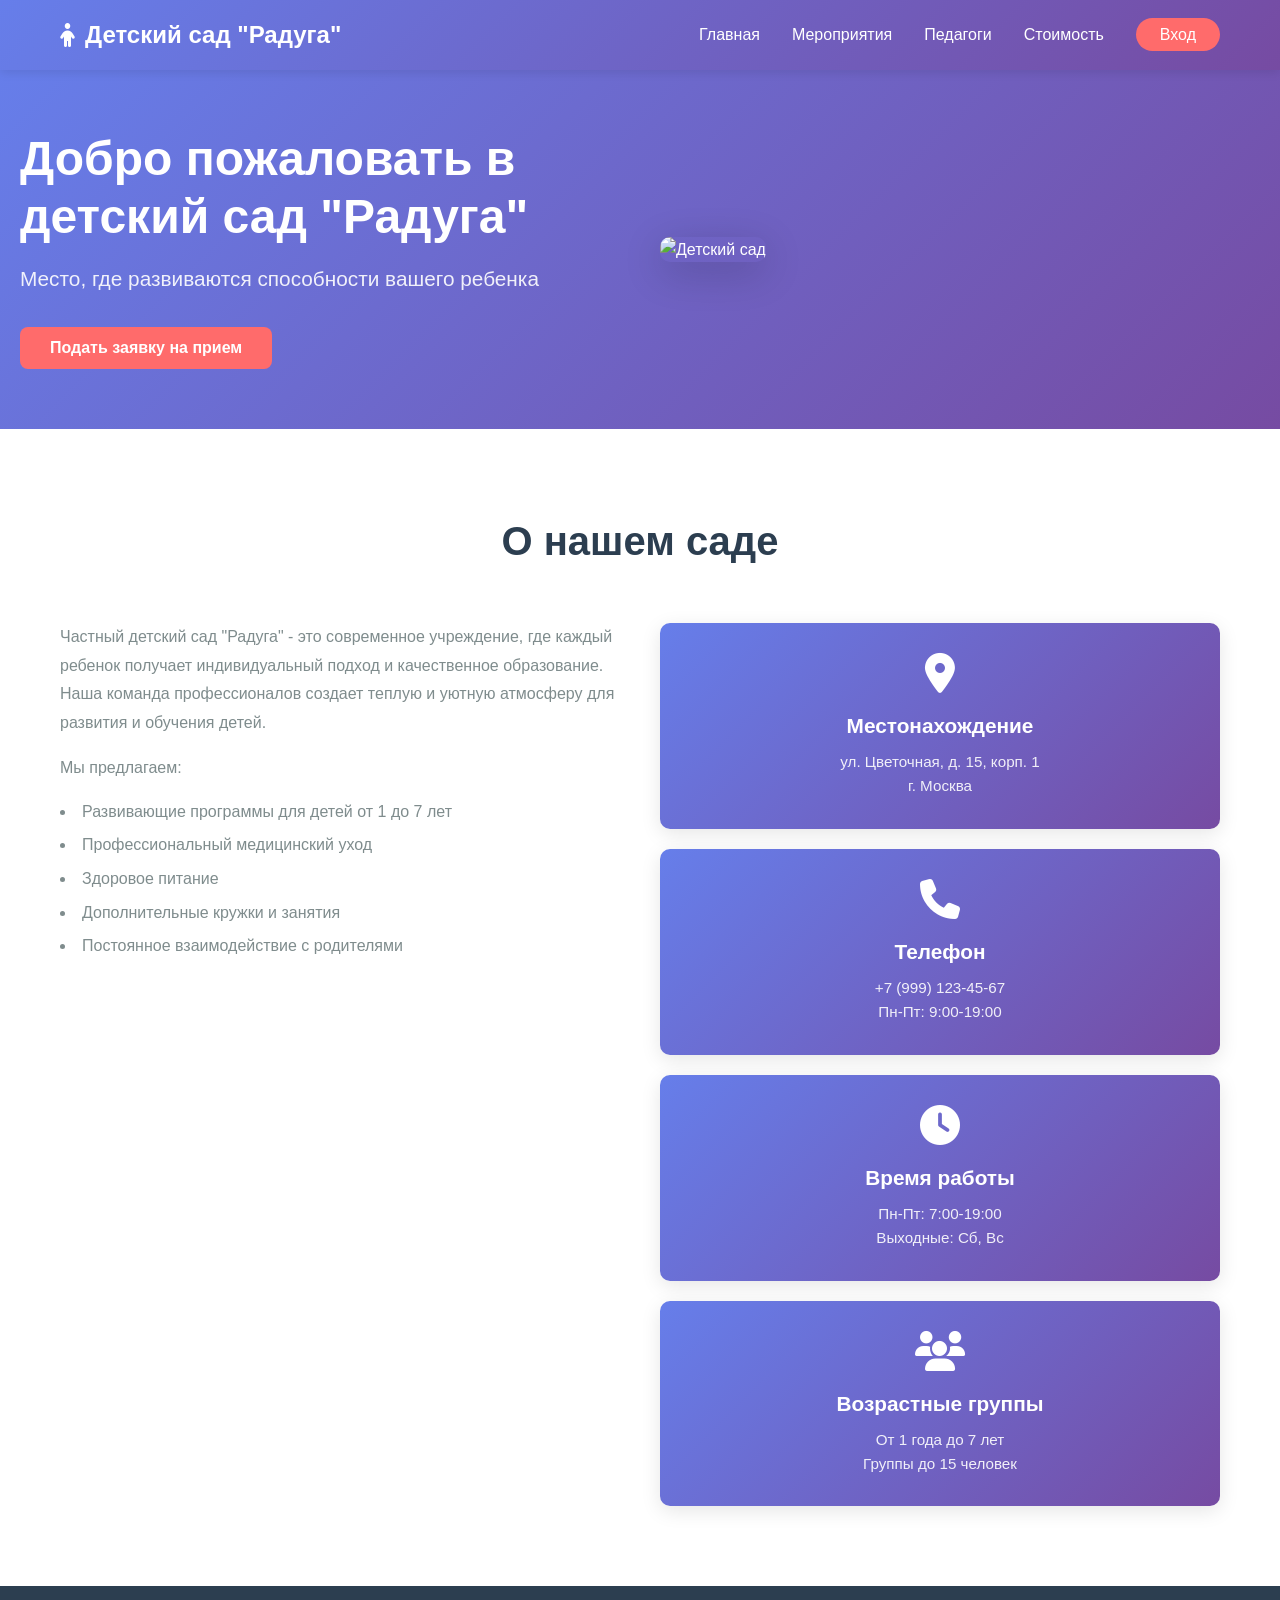
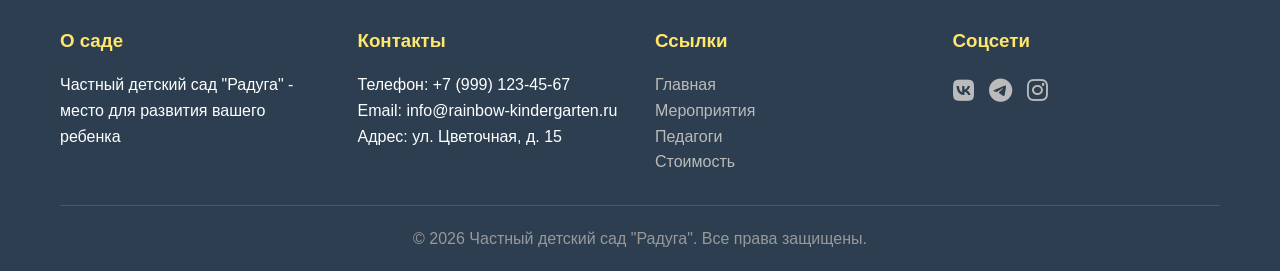
==== frontend/index.html @ fe60ffa2 "initial commit - kindergarten CMS with new desing" ====
<!DOCTYPE html>
<html lang="ru">
<head>
    <meta charset="UTF-8">
    <meta name="viewport" content="width=device-width, initial-scale=1.0">
    <title>Частный детский сад "Радуга"</title>
    <link rel="stylesheet" href="css/styles.css">
    <link rel="stylesheet" href="https://cdnjs.cloudflare.com/ajax/libs/font-awesome/6.4.0/css/all.min.css">
</head>
<body>
    <!-- Навигация -->
    <nav class="navbar">
        <div class="container">
            <div class="navbar-content">
                <div class="logo">
                    <i class="fas fa-child"></i>
                    <span>Детский сад "Радуга"</span>
                </div>
                <button class="hamburger" id="hamburger">
                    <span></span>
                    <span></span>
                    <span></span>
                </button>
                <ul class="nav-menu" id="navMenu">
                    <li><a href="index.html" class="active">Главная</a></li>
                    <li><a href="events.html">Мероприятия</a></li>
                    <li><a href="staff.html">Педагоги</a></li>
                    <li><a href="pricing.html">Стоимость</a></li>
                    <li><a href="login.html" class="btn-login">Вход</a></li>
                </ul>
            </div>
        </div>
    </nav>

    <!-- Герой секция -->
    <section class="hero">
        <div class="hero-content">
            <h1>Добро пожаловать в детский сад "Радуга"</h1>
            <p>Место, где развиваются способности вашего ребенка</p>
            <button class="btn btn-primary" id="applyBtn">Подать заявку на прием</button>
        </div>
        <div class="hero-images">
            <img src="https://via.placeholder.com/400x300?text=Детский+сад" alt="Детский сад">
        </div>
    </section>

    <!-- Информация о саде -->
    <section class="about">
        <div class="container">
            <h2>О нашем саде</h2>
            <div class="about-content">
                <div class="about-text">
                    <p>Частный детский сад "Радуга" - это современное учреждение, где каждый ребенок получает индивидуальный подход и качественное образование. Наша команда профессионалов создает теплую и уютную атмосферу для развития и обучения детей.</p>
                    <p>Мы предлагаем:</p>
                    <ul>
                        <li>Развивающие программы для детей от 1 до 7 лет</li>
                        <li>Профессиональный медицинский уход</li>
                        <li>Здоровое питание</li>
                        <li>Дополнительные кружки и занятия</li>
                        <li>Постоянное взаимодействие с родителями</li>
                    </ul>
                </div>
                <div class="about-info">
                    <div class="info-card">
                        <i class="fas fa-map-marker-alt"></i>
                        <h3>Местонахождение</h3>
                        <p>ул. Цветочная, д. 15, корп. 1</p>
                        <p>г. Москва</p>
                    </div>
                    <div class="info-card">
                        <i class="fas fa-phone"></i>
                        <h3>Телефон</h3>
                        <p>+7 (999) 123-45-67</p>
                        <p>Пн-Пт: 9:00-19:00</p>
                    </div>
                    <div class="info-card">
                        <i class="fas fa-clock"></i>
                        <h3>Время работы</h3>
                        <p>Пн-Пт: 7:00-19:00</p>
                        <p>Выходные: Сб, Вс</p>
                    </div>
                    <div class="info-card">
                        <i class="fas fa-users"></i>
                        <h3>Возрастные группы</h3>
                        <p>От 1 года до 7 лет</p>
                        <p>Группы до 15 человек</p>
                    </div>
                </div>
            </div>
        </div>
    </section>

    <!-- Модальное окно заявки -->
    <div class="modal" id="applicationModal">
        <div class="modal-content">
            <button class="close" id="closeModal">&times;</button>
            <h2>Подать заявку на прием ребенка</h2>
            <form id="applicationForm">
                <div class="form-group">
                    <label for="parentName">ФИО родителя *</label>
                    <input type="text" id="parentName" name="parentName" required>
                </div>
                <div class="form-group">
                    <label for="phone">Номер телефона *</label>
                    <input type="tel" id="phone" name="phone" placeholder="+7 (___) ___-__-__" required>
                </div>
                <div class="form-group">
                    <label for="childAge">Возраст ребенка *</label>
                    <input type="number" id="childAge" name="childAge" min="1" max="7" required>
                </div>
                <div class="form-group">
                    <label for="childName">Имя ребенка</label>
                    <input type="text" id="childName" name="childName">
                </div>
                <div class="form-group">
                    <label for="email">Email</label>
                    <input type="email" id="email" name="email">
                </div>
                <button type="submit" class="btn btn-primary">Отправить заявку</button>
            </form>
            <div id="successMessage" class="success-message" style="display: none;">
                <p>✓ Заявка отправлена успешно! Мы свяжемся с вами в ближайшее время.</p>
            </div>
        </div>
    </div>

    <!-- Футер -->
    <footer class="footer">
        <div class="container">
            <div class="footer-content">
                <div class="footer-section">
                    <h3>О саде</h3>
                    <p>Частный детский сад "Радуга" - место для развития вашего ребенка</p>
                </div>
                <div class="footer-section">
                    <h3>Контакты</h3>
                    <p>Телефон: +7 (999) 123-45-67</p>
                    <p>Email: info@rainbow-kindergarten.ru</p>
                    <p>Адрес: ул. Цветочная, д. 15</p>
                </div>
                <div class="footer-section">
                    <h3>Ссылки</h3>
                    <ul>
                        <li><a href="index.html">Главная</a></li>
                        <li><a href="events.html">Мероприятия</a></li>
                        <li><a href="staff.html">Педагоги</a></li>
                        <li><a href="pricing.html">Стоимость</a></li>
                    </ul>
                </div>
                <div class="footer-section">
                    <h3>Соцсети</h3>
                    <div class="social-links">
                        <a href="#"><i class="fab fa-vk"></i></a>
                        <a href="#"><i class="fab fa-telegram"></i></a>
                        <a href="#"><i class="fab fa-instagram"></i></a>
                    </div>
                </div>
            </div>
            <div class="footer-bottom">
                <p>&copy; 2026 Частный детский сад "Радуга". Все права защищены.</p>
            </div>
        </div>
    </footer>

    <script src="js/app.js"></script>
</body>
</html>
---- frontend/css/styles.css ----
* {
    margin: 0;
    padding: 0;
    box-sizing: border-box;
}

:root {
    --primary-color: #FF6B6B;
    --secondary-color: #4ECDC4;
    --accent-color: #FFE66D;
    --text-dark: #2C3E50;
    --text-light: #7F8C8D;
    --background-light: #F8F9FA;
    --border-radius: 8px;
    --transition: 0.3s ease;
}

body {
    font-family: 'Segoe UI', Tahoma, Geneva, Verdana, sans-serif;
    color: var(--text-dark);
    line-height: 1.6;
    background-color: var(--background-light);
}

.container {
    max-width: 1200px;
    margin: 0 auto;
    padding: 0 20px;
}

/* Навигация */
.navbar {
    background: linear-gradient(135deg, #667eea 0%, #764ba2 100%);
    color: white;
    padding: 1rem 0;
    position: sticky;
    top: 0;
    z-index: 100;
    box-shadow: 0 2px 10px rgba(0, 0, 0, 0.1);
}

.navbar-content {
    display: flex;
    justify-content: space-between;
    align-items: center;
}

.logo {
    display: flex;
    align-items: center;
    gap: 10px;
    font-size: 1.5rem;
    font-weight: bold;
}

.nav-menu {
    display: flex;
    list-style: none;
    gap: 2rem;
    align-items: center;
}

.nav-menu a {
    color: white;
    text-decoration: none;
    transition: var(--transition);
    position: relative;
}

.nav-menu a:hover,
.nav-menu a.active {
    color: var(--accent-color);
}

.nav-menu a::after {
    content: '';
    position: absolute;
    bottom: -5px;
    left: 0;
    width: 0;
    height: 2px;
    background: var(--accent-color);
    transition: var(--transition);
}

.nav-menu a:hover::after,
.nav-menu a.active::after {
    width: 100%;
}

.btn-login {
    background: var(--primary-color);
    padding: 0.5rem 1.5rem;
    border-radius: 20px;
    transition: var(--transition);
}

.btn-login:hover {
    background: var(--accent-color);
    color: var(--text-dark);
}

.hamburger {
    display: none;
    flex-direction: column;
    background: none;
    border: none;
    cursor: pointer;
    gap: 5px;
}

.hamburger span {
    width: 25px;
    height: 3px;
    background: white;
    border-radius: 2px;
    transition: var(--transition);
}

/* Герой секция */
.hero {
    background: linear-gradient(135deg, #667eea 0%, #764ba2 100%);
    color: white;
    padding: 60px 20px;
    display: grid;
    grid-template-columns: 1fr 1fr;
    gap: 40px;
    align-items: center;
}

.hero-content h1 {
    font-size: 3rem;
    margin-bottom: 1rem;
    line-height: 1.2;
}

.hero-content p {
    font-size: 1.3rem;
    margin-bottom: 2rem;
    opacity: 0.9;
}

.hero-images img {
    width: 100%;
    border-radius: 10px;
    box-shadow: 0 10px 40px rgba(0, 0, 0, 0.2);
}

/* Кнопки */
.btn {
    padding: 12px 30px;
    border: none;
    border-radius: var(--border-radius);
    font-size: 1rem;
    cursor: pointer;
    transition: var(--transition);
    font-weight: 600;
}

.btn-primary {
    background: var(--primary-color);
    color: white;
}

.btn-primary:hover {
    background: #FF5252;
    transform: translateY(-2px);
    box-shadow: 0 5px 20px rgba(255, 107, 107, 0.4);
}

.btn-secondary {
    background: var(--secondary-color);
    color: white;
}

.btn-secondary:hover {
    background: #45B8AD;
    transform: translateY(-2px);
}

/* О саде */
.about {
    padding: 80px 20px;
    background: white;
}

.about h2 {
    text-align: center;
    font-size: 2.5rem;
    margin-bottom: 50px;
    color: var(--text-dark);
}

.about-content {
    display: grid;
    grid-template-columns: 1fr 1fr;
    gap: 40px;
}

.about-text p {
    margin-bottom: 1rem;
    color: var(--text-light);
    line-height: 1.8;
}

.about-text ul {
    list-style-position: inside;
    margin-top: 1rem;
}

.about-text li {
    margin: 0.5rem 0;
    color: var(--text-light);
}

.about-info {
    display: grid;
    grid-template-columns: 1fr;
    gap: 20px;
}

.info-card {
    background: linear-gradient(135deg, #667eea 0%, #764ba2 100%);
    color: white;
    padding: 30px;
    border-radius: 10px;
    text-align: center;
    box-shadow: 0 5px 20px rgba(0, 0, 0, 0.1);
    transition: var(--transition);
}

.info-card:hover {
    transform: translateY(-5px);
    box-shadow: 0 10px 30px rgba(0, 0, 0, 0.15);
}

.info-card i {
    font-size: 2.5rem;
    margin-bottom: 1rem;
    display: block;
}

.info-card h3 {
    margin-bottom: 0.5rem;
    font-size: 1.3rem;
}

.info-card p {
    font-size: 0.95rem;
    opacity: 0.9;
}

/* Модальное окно */
.modal {
    display: none;
    position: fixed;
    z-index: 1000;
    left: 0;
    top: 0;
    width: 100%;
    height: 100%;
    background-color: rgba(0, 0, 0, 0.5);
    animation: fadeIn 0.3s ease;
}

@keyframes fadeIn {
    from { opacity: 0; }
    to { opacity: 1; }
}

.modal-content {
    background-color: white;
    margin: 5% auto;
    padding: 30px;
    border-radius: 10px;
    width: 90%;
    max-width: 500px;
    box-shadow: 0 10px 40px rgba(0, 0, 0, 0.3);
    animation: slideDown 0.3s ease;
}

@keyframes slideDown {
    from {
        transform: translateY(-50px);
        opacity: 0;
    }
    to {
        transform: translateY(0);
        opacity: 1;
    }
}

.modal-content h2 {
    color: var(--text-dark);
    margin-bottom: 1.5rem;
}

.close {
    color: var(--text-light);
    float: right;
    font-size: 28px;
    font-weight: bold;
    background: none;
    border: none;
    cursor: pointer;
    transition: var(--transition);
}

.close:hover {
    color: var(--text-dark);
}

.form-group {
    margin-bottom: 1.5rem;
}

.form-group label {
    display: block;
    margin-bottom: 0.5rem;
    font-weight: 600;
    color: var(--text-dark);
}

.form-group input,
.form-group select,
.form-group textarea {
    width: 100%;
    padding: 10px 15px;
    border: 1px solid #ddd;
    border-radius: var(--border-radius);
    font-size: 1rem;
    transition: var(--transition);
}

.form-group input:focus,
.form-group select:focus,
.form-group textarea:focus {
    outline: none;
    border-color: var(--primary-color);
    box-shadow: 0 0 5px rgba(255, 107, 107, 0.3);
}

.success-message {
    background: #d4edda;
    color: #155724;
    padding: 1rem;
    border-radius: 5px;
    margin-top: 1rem;
    border: 1px solid #c3e6cb;
}

/* Футер */
.footer {
    background: var(--text-dark);
    color: white;
    padding: 40px 20px 20px;
}

.footer-content {
    display: grid;
    grid-template-columns: repeat(auto-fit, minmax(250px, 1fr));
    gap: 30px;
    margin-bottom: 30px;
}

.footer-section h3 {
    margin-bottom: 1rem;
    color: var(--accent-color);
}

.footer-section ul {
    list-style: none;
}

.footer-section a {
    color: #bbb;
    text-decoration: none;
    transition: var(--transition);
}

.footer-section a:hover {
    color: var(--accent-color);
}

.social-links {
    display: flex;
    gap: 15px;
    font-size: 1.5rem;
}

.footer-bottom {
    text-align: center;
    padding-top: 20px;
    border-top: 1px solid #555;
    color: #999;
}

/* Адаптивный дизайн */
@media (max-width: 768px) {
    .hamburger {
        display: flex;
    }

    .nav-menu {
        display: none;
        position: absolute;
        top: 60px;
        left: 0;
        right: 0;
        flex-direction: column;
        background: linear-gradient(135deg, #667eea 0%, #764ba2 100%);
        padding: 20px;
        gap: 1rem;
    }

    .nav-menu.active {
        display: flex;
    }

    .nav-menu a {
        display: block;
    }

    .hero {
        grid-template-columns: 1fr;
        padding: 40px 20px;
    }

    .hero-content h1 {
        font-size: 2rem;
    }

    .hero-content p {
        font-size: 1rem;
    }

    .about-content {
        grid-template-columns: 1fr;
    }

    .about-info {
        grid-template-columns: 1fr 1fr;
    }

    .modal-content {
        margin: 20% auto;
        width: 95%;
    }
}

@media (max-width: 480px) {
    .nav-menu {
        gap: 0.5rem;
    }

    .hero-content h1 {
        font-size: 1.5rem;
    }

    .about h2 {
        font-size: 1.8rem;
    }

    .about-info {
        grid-template-columns: 1fr;
    }

    .info-card {
        padding: 20px;
    }

    .footer-content {
        grid-template-columns: 1fr;
    }
}
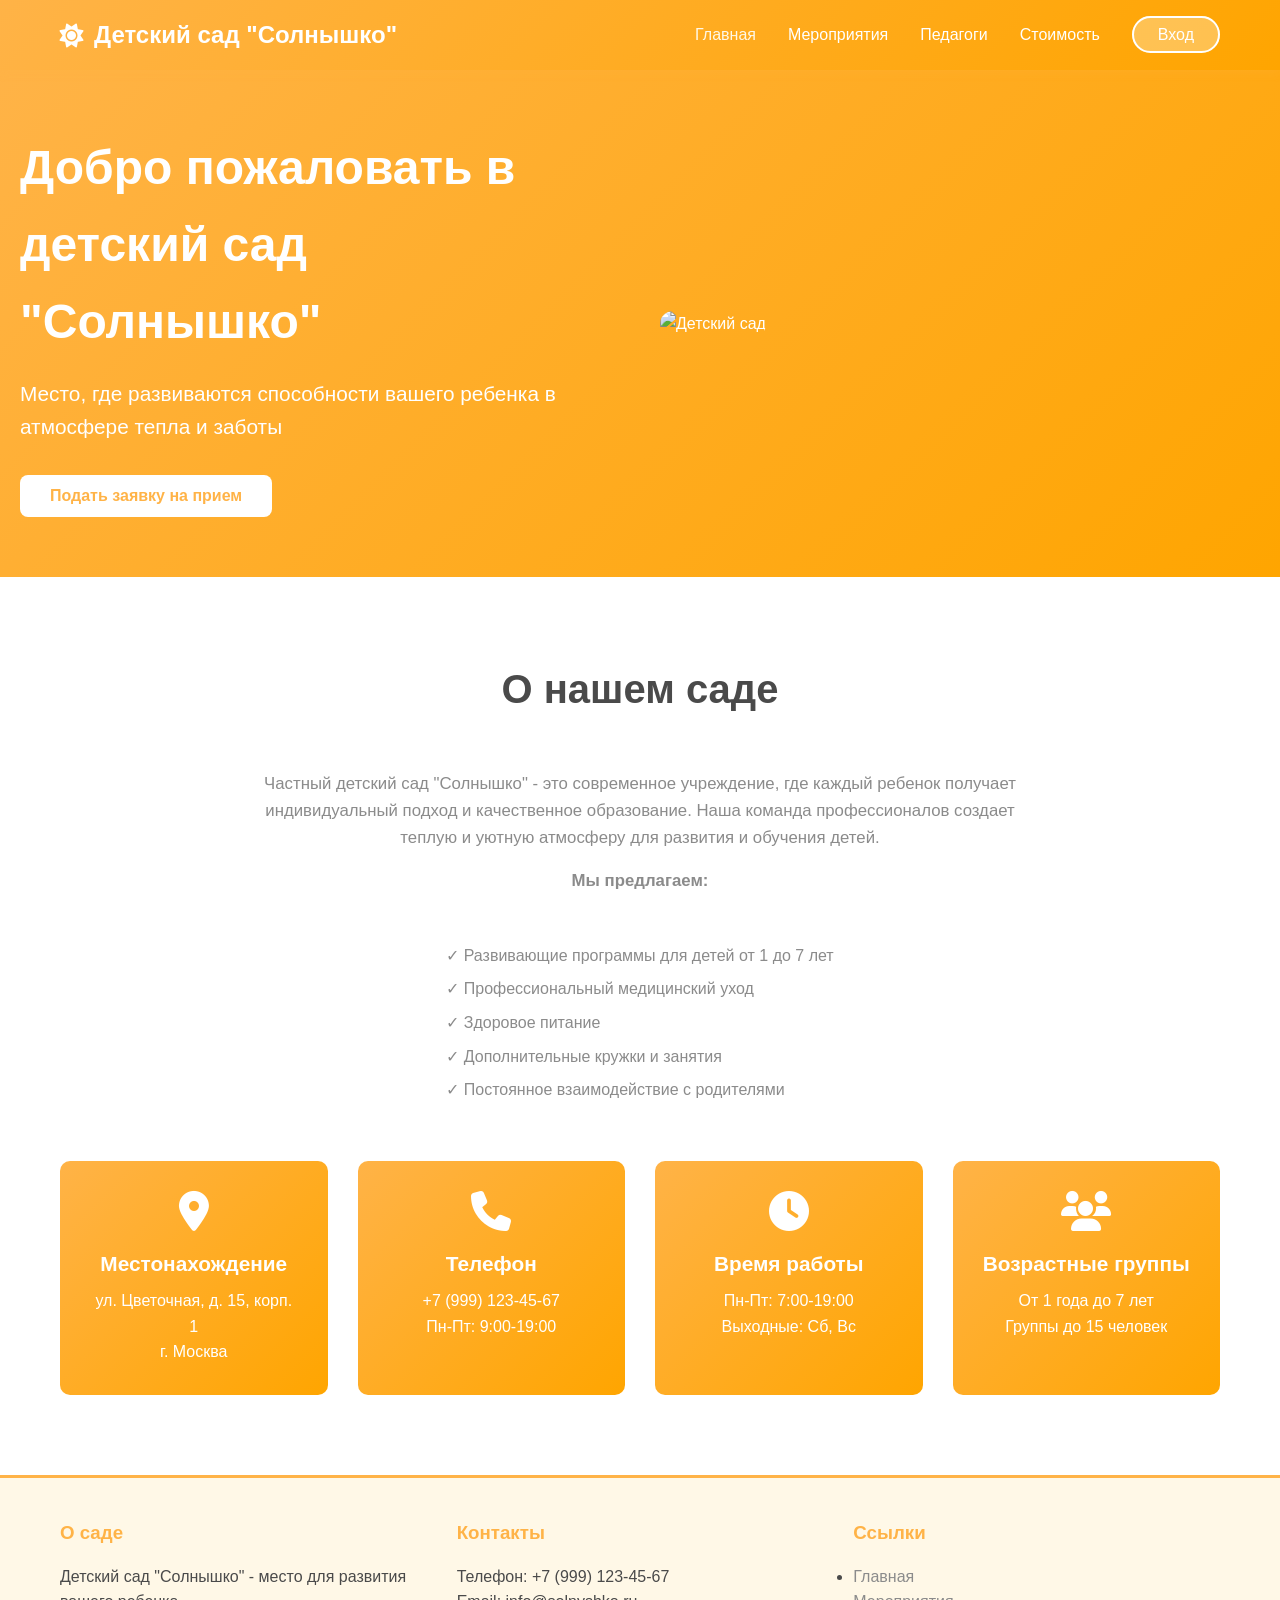
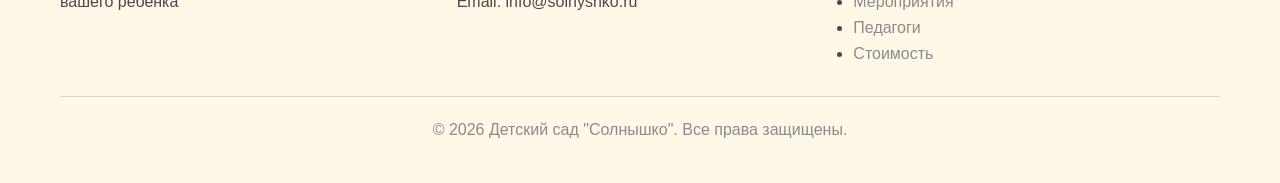
==== commit 27c78fe4: "Update: Complete redesign with new golden color scheme, staff info, events, and pricing details" ====
--- a/frontend/index.html
+++ b/frontend/index.html
@@ -3,18 +3,17 @@
 <head>
     <meta charset="UTF-8">
     <meta name="viewport" content="width=device-width, initial-scale=1.0">
-    <title>Частный детский сад "Радуга"</title>
+    <title>Частный детский сад "Солнышко"</title>
     <link rel="stylesheet" href="css/styles.css">
     <link rel="stylesheet" href="https://cdnjs.cloudflare.com/ajax/libs/font-awesome/6.4.0/css/all.min.css">
 </head>
 <body>
-    <!-- Навигация -->
     <nav class="navbar">
         <div class="container">
             <div class="navbar-content">
                 <div class="logo">
-                    <i class="fas fa-child"></i>
-                    <span>Детский сад "Радуга"</span>
+                    <i class="fas fa-sun"></i>
+                    <span>Детский сад "Солнышко"</span>
                 </div>
                 <button class="hamburger" id="hamburger">
                     <span></span>
@@ -32,11 +31,10 @@
         </div>
     </nav>
 
-    <!-- Герой секция -->
     <section class="hero">
         <div class="hero-content">
-            <h1>Добро пожаловать в детский сад "Радуга"</h1>
-            <p>Место, где развиваются способности вашего ребенка</p>
+            <h1>Добро пожаловать в детский сад "Солнышко"</h1>
+            <p>Место, где развиваются способности вашего ребенка в атмосфере тепла и заботы</p>
             <button class="btn btn-primary" id="applyBtn">Подать заявку на прием</button>
         </div>
         <div class="hero-images">
@@ -44,53 +42,52 @@
         </div>
     </section>
 
-    <!-- Информация о саде -->
     <section class="about">
         <div class="container">
             <h2>О нашем саде</h2>
             <div class="about-content">
                 <div class="about-text">
-                    <p>Частный детский сад "Радуга" - это современное учреждение, где каждый ребенок получает индивидуальный подход и качественное образование. Наша команда профессионалов создает теплую и уютную атмосферу для развития и обучения детей.</p>
-                    <p>Мы предлагаем:</p>
+                    <p>Частный детский сад "Солнышко" - это современное учреждение, где каждый ребенок получает индивидуальный подход и качественное образование. Наша команда профессионалов создает теплую и уютную атмосферу для развития и обучения детей.</p>
+                    <p><strong>Мы предлагаем:</strong></p>
                     <ul>
-                        <li>Развивающие программы для детей от 1 до 7 лет</li>
-                        <li>Профессиональный медицинский уход</li>
-                        <li>Здоровое питание</li>
-                        <li>Дополнительные кружки и занятия</li>
-                        <li>Постоянное взаимодействие с родителями</li>
+                        <li>✓ Развивающие программы для детей от 1 до 7 лет</li>
+                        <li>✓ Профессиональный медицинский уход</li>
+                        <li>✓ Здоровое питание</li>
+                        <li>✓ Дополнительные кружки и занятия</li>
+                        <li>✓ Постоянное взаимодействие с родителями</li>
                     </ul>
                 </div>
-                <div class="about-info">
-                    <div class="info-card">
-                        <i class="fas fa-map-marker-alt"></i>
-                        <h3>Местонахождение</h3>
-                        <p>ул. Цветочная, д. 15, корп. 1</p>
-                        <p>г. Москва</p>
-                    </div>
-                    <div class="info-card">
-                        <i class="fas fa-phone"></i>
-                        <h3>Телефон</h3>
-                        <p>+7 (999) 123-45-67</p>
-                        <p>Пн-Пт: 9:00-19:00</p>
-                    </div>
-                    <div class="info-card">
-                        <i class="fas fa-clock"></i>
-                        <h3>Время работы</h3>
-                        <p>Пн-Пт: 7:00-19:00</p>
-                        <p>Выходные: Сб, Вс</p>
-                    </div>
-                    <div class="info-card">
-                        <i class="fas fa-users"></i>
-                        <h3>Возрастные группы</h3>
-                        <p>От 1 года до 7 лет</p>
-                        <p>Группы до 15 человек</p>
-                    </div>
+            </div>
+
+            <div class="about-info">
+                <div class="info-card">
+                    <i class="fas fa-map-marker-alt"></i>
+                    <h3>Местонахождение</h3>
+                    <p>ул. Цветочная, д. 15, корп. 1</p>
+                    <p>г. Москва</p>
+                </div>
+                <div class="info-card">
+                    <i class="fas fa-phone"></i>
+                    <h3>Телефон</h3>
+                    <p>+7 (999) 123-45-67</p>
+                    <p>Пн-Пт: 9:00-19:00</p>
+                </div>
+                <div class="info-card">
+                    <i class="fas fa-clock"></i>
+                    <h3>Время работы</h3>
+                    <p>Пн-Пт: 7:00-19:00</p>
+                    <p>Выходные: Сб, Вс</p>
+                </div>
+                <div class="info-card">
+                    <i class="fas fa-users"></i>
+                    <h3>Возрастные группы</h3>
+                    <p>От 1 года до 7 лет</p>
+                    <p>Группы до 15 человек</p>
                 </div>
             </div>
         </div>
     </section>
 
-    <!-- Модальное окно заявки -->
     <div class="modal" id="applicationModal">
         <div class="modal-content">
             <button class="close" id="closeModal">&times;</button>
@@ -102,7 +99,7 @@
                 </div>
                 <div class="form-group">
                     <label for="phone">Номер телефона *</label>
-                    <input type="tel" id="phone" name="phone" placeholder="+7 (___) ___-__-__" required>
+                    <input type="tel" id="phone" name="phone" required>
                 </div>
                 <div class="form-group">
                     <label for="childAge">Возраст ребенка *</label>
@@ -124,19 +121,17 @@
         </div>
     </div>
 
-    <!-- Футер -->
     <footer class="footer">
         <div class="container">
             <div class="footer-content">
                 <div class="footer-section">
                     <h3>О саде</h3>
-                    <p>Частный детский сад "Радуга" - место для развития вашего ребенка</p>
+                    <p>Детский сад "Солнышко" - место для развития вашего ребенка</p>
                 </div>
                 <div class="footer-section">
                     <h3>Контакты</h3>
                     <p>Телефон: +7 (999) 123-45-67</p>
-                    <p>Email: info@rainbow-kindergarten.ru</p>
-                    <p>Адрес: ул. Цветочная, д. 15</p>
+                    <p>Email: info@solnyshko.ru</p>
                 </div>
                 <div class="footer-section">
                     <h3>Ссылки</h3>
@@ -147,17 +142,9 @@
                         <li><a href="pricing.html">Стоимость</a></li>
                     </ul>
                 </div>
-                <div class="footer-section">
-                    <h3>Соцсети</h3>
-                    <div class="social-links">
-                        <a href="#"><i class="fab fa-vk"></i></a>
-                        <a href="#"><i class="fab fa-telegram"></i></a>
-                        <a href="#"><i class="fab fa-instagram"></i></a>
-                    </div>
-                </div>
             </div>
             <div class="footer-bottom">
-                <p>&copy; 2026 Частный детский сад "Радуга". Все права защищены.</p>
+                <p>&copy; 2026 Детский сад "Солнышко". Все права защищены.</p>
             </div>
         </div>
     </footer>
--- a/frontend/css/styles.css
+++ b/frontend/css/styles.css
@@ -5,21 +5,18 @@
 }
 
 :root {
-    --primary-color: #FF6B6B;
-    --secondary-color: #4ECDC4;
-    --accent-color: #FFE66D;
-    --text-dark: #2C3E50;
-    --text-light: #7F8C8D;
-    --background-light: #F8F9FA;
-    --border-radius: 8px;
-    --transition: 0.3s ease;
+    --primary-color: #FFB347;
+    --secondary-color: #FFA500;
+    --accent-color: #FFD700;
+    --text-dark: #4A4A4A;
+    --text-light: #8B8B8B;
+    --background-light: #FFFAF0;
 }
 
 body {
     font-family: 'Segoe UI', Tahoma, Geneva, Verdana, sans-serif;
     color: var(--text-dark);
     line-height: 1.6;
-    background-color: var(--background-light);
 }
 
 .container {
@@ -28,15 +25,15 @@
     padding: 0 20px;
 }
 
-/* Навигация */
+/* НАВИГАЦИЯ */
 .navbar {
-    background: linear-gradient(135deg, #667eea 0%, #764ba2 100%);
+    background: linear-gradient(135deg, #FFB347 0%, #FFA500 100%);
     color: white;
     padding: 1rem 0;
     position: sticky;
     top: 0;
     z-index: 100;
-    box-shadow: 0 2px 10px rgba(0, 0, 0, 0.1);
+    box-shadow: 0 2px 10px rgba(255, 179, 71, 0.2);
 }
 
 .navbar-content {
@@ -51,6 +48,7 @@
     gap: 10px;
     font-size: 1.5rem;
     font-weight: bold;
+    color: white;
 }
 
 .nav-menu {
@@ -63,41 +61,24 @@
 .nav-menu a {
     color: white;
     text-decoration: none;
-    transition: var(--transition);
-    position: relative;
+    transition: 0.3s;
 }
 
 .nav-menu a:hover,
 .nav-menu a.active {
-    color: var(--accent-color);
-}
-
-.nav-menu a::after {
-    content: '';
-    position: absolute;
-    bottom: -5px;
-    left: 0;
-    width: 0;
-    height: 2px;
-    background: var(--accent-color);
-    transition: var(--transition);
-}
-
-.nav-menu a:hover::after,
-.nav-menu a.active::after {
-    width: 100%;
+    color: #FFF8E7;
 }
 
 .btn-login {
-    background: var(--primary-color);
+    background: rgba(255, 255, 255, 0.3);
     padding: 0.5rem 1.5rem;
     border-radius: 20px;
-    transition: var(--transition);
+    border: 2px solid white;
 }
 
 .btn-login:hover {
-    background: var(--accent-color);
-    color: var(--text-dark);
+    background: white;
+    color: var(--primary-color);
 }
 
 .hamburger {
@@ -114,12 +95,11 @@
     height: 3px;
     background: white;
     border-radius: 2px;
-    transition: var(--transition);
-}
-
-/* Герой секция */
+}
+
+/* ГЕРОЙ СЕКЦИЯ */
 .hero {
-    background: linear-gradient(135deg, #667eea 0%, #764ba2 100%);
+    background: linear-gradient(135deg, #FFB347 0%, #FFA500 100%);
     color: white;
     padding: 60px 20px;
     display: grid;
@@ -131,54 +111,39 @@
 .hero-content h1 {
     font-size: 3rem;
     margin-bottom: 1rem;
-    line-height: 1.2;
 }
 
 .hero-content p {
     font-size: 1.3rem;
     margin-bottom: 2rem;
-    opacity: 0.9;
 }
 
 .hero-images img {
     width: 100%;
-    border-radius: 10px;
-    box-shadow: 0 10px 40px rgba(0, 0, 0, 0.2);
-}
-
-/* Кнопки */
+    border-radius: 15px;
+}
+
+/* КНОПКИ */
 .btn {
     padding: 12px 30px;
     border: none;
-    border-radius: var(--border-radius);
+    border-radius: 8px;
     font-size: 1rem;
     cursor: pointer;
-    transition: var(--transition);
     font-weight: 600;
+    transition: 0.3s;
 }
 
 .btn-primary {
-    background: var(--primary-color);
-    color: white;
+    background: white;
+    color: var(--primary-color);
 }
 
 .btn-primary:hover {
-    background: #FF5252;
-    transform: translateY(-2px);
-    box-shadow: 0 5px 20px rgba(255, 107, 107, 0.4);
-}
-
-.btn-secondary {
-    background: var(--secondary-color);
-    color: white;
-}
-
-.btn-secondary:hover {
-    background: #45B8AD;
-    transform: translateY(-2px);
-}
-
-/* О саде */
+    background: #FFF8E7;
+}
+
+/* О САДЕ */
 .about {
     padding: 80px 20px;
     background: white;
@@ -192,20 +157,26 @@
 }
 
 .about-content {
-    display: grid;
-    grid-template-columns: 1fr 1fr;
-    gap: 40px;
+    margin-bottom: 50px;
+}
+
+.about-text {
+    text-align: center;
+    max-width: 800px;
+    margin: 0 auto;
 }
 
 .about-text p {
     margin-bottom: 1rem;
     color: var(--text-light);
-    line-height: 1.8;
+    font-size: 1.05rem;
 }
 
 .about-text ul {
-    list-style-position: inside;
-    margin-top: 1rem;
+    list-style: none;
+    margin-top: 1.5rem;
+    display: inline-block;
+    text-align: left;
 }
 
 .about-text li {
@@ -215,23 +186,21 @@
 
 .about-info {
     display: grid;
-    grid-template-columns: 1fr;
-    gap: 20px;
+    grid-template-columns: repeat(auto-fit, minmax(250px, 1fr));
+    gap: 30px;
 }
 
 .info-card {
-    background: linear-gradient(135deg, #667eea 0%, #764ba2 100%);
+    background: linear-gradient(135deg, #FFB347 0%, #FFA500 100%);
     color: white;
     padding: 30px;
     border-radius: 10px;
     text-align: center;
-    box-shadow: 0 5px 20px rgba(0, 0, 0, 0.1);
-    transition: var(--transition);
+    transition: 0.3s;
 }
 
 .info-card:hover {
     transform: translateY(-5px);
-    box-shadow: 0 10px 30px rgba(0, 0, 0, 0.15);
 }
 
 .info-card i {
@@ -241,16 +210,11 @@
 }
 
 .info-card h3 {
+    font-size: 1.3rem;
     margin-bottom: 0.5rem;
-    font-size: 1.3rem;
-}
-
-.info-card p {
-    font-size: 0.95rem;
-    opacity: 0.9;
-}
-
-/* Модальное окно */
+}
+
+/* МОДАЛЬНОЕ ОКНО */
 .modal {
     display: none;
     position: fixed;
@@ -260,54 +224,24 @@
     width: 100%;
     height: 100%;
     background-color: rgba(0, 0, 0, 0.5);
-    animation: fadeIn 0.3s ease;
-}
-
-@keyframes fadeIn {
-    from { opacity: 0; }
-    to { opacity: 1; }
 }
 
 .modal-content {
-    background-color: white;
+    background: white;
     margin: 5% auto;
     padding: 30px;
     border-radius: 10px;
     width: 90%;
     max-width: 500px;
-    box-shadow: 0 10px 40px rgba(0, 0, 0, 0.3);
-    animation: slideDown 0.3s ease;
-}
-
-@keyframes slideDown {
-    from {
-        transform: translateY(-50px);
-        opacity: 0;
-    }
-    to {
-        transform: translateY(0);
-        opacity: 1;
-    }
-}
-
-.modal-content h2 {
-    color: var(--text-dark);
-    margin-bottom: 1.5rem;
 }
 
 .close {
     color: var(--text-light);
     float: right;
     font-size: 28px;
-    font-weight: bold;
     background: none;
     border: none;
     cursor: pointer;
-    transition: var(--transition);
-}
-
-.close:hover {
-    color: var(--text-dark);
 }
 
 .form-group {
@@ -321,23 +255,17 @@
     color: var(--text-dark);
 }
 
-.form-group input,
-.form-group select,
-.form-group textarea {
+.form-group input {
     width: 100%;
     padding: 10px 15px;
     border: 1px solid #ddd;
-    border-radius: var(--border-radius);
+    border-radius: 5px;
     font-size: 1rem;
-    transition: var(--transition);
-}
-
-.form-group input:focus,
-.form-group select:focus,
-.form-group textarea:focus {
+}
+
+.form-group input:focus {
     outline: none;
     border-color: var(--primary-color);
-    box-shadow: 0 0 5px rgba(255, 107, 107, 0.3);
 }
 
 .success-message {
@@ -349,11 +277,12 @@
     border: 1px solid #c3e6cb;
 }
 
-/* Футер */
+/* ФУТЕР */
 .footer {
-    background: var(--text-dark);
-    color: white;
-    padding: 40px 20px 20px;
+    background: #FFF8E7;
+    color: var(--text-dark);
+    padding: 40px 20px;
+    border-top: 3px solid var(--primary-color);
 }
 
 .footer-content {
@@ -365,37 +294,26 @@
 
 .footer-section h3 {
     margin-bottom: 1rem;
-    color: var(--accent-color);
-}
-
-.footer-section ul {
-    list-style: none;
+    color: var(--primary-color);
 }
 
 .footer-section a {
-    color: #bbb;
+    color: var(--text-light);
     text-decoration: none;
-    transition: var(--transition);
 }
 
 .footer-section a:hover {
-    color: var(--accent-color);
-}
-
-.social-links {
-    display: flex;
-    gap: 15px;
-    font-size: 1.5rem;
+    color: var(--primary-color);
 }
 
 .footer-bottom {
     text-align: center;
     padding-top: 20px;
-    border-top: 1px solid #555;
-    color: #999;
-}
-
-/* Адаптивный дизайн */
+    border-top: 1px solid rgba(74, 74, 74, 0.2);
+    color: var(--text-light);
+}
+
+/* АДАПТИВНЫЙ ДИЗАЙН */
 @media (max-width: 768px) {
     .hamburger {
         display: flex;
@@ -408,68 +326,33 @@
         left: 0;
         right: 0;
         flex-direction: column;
-        background: linear-gradient(135deg, #667eea 0%, #764ba2 100%);
+        background: linear-gradient(135deg, #FFB347 0%, #FFA500 100%);
         padding: 20px;
-        gap: 1rem;
     }
 
     .nav-menu.active {
         display: flex;
     }
 
-    .nav-menu a {
-        display: block;
-    }
-
     .hero {
         grid-template-columns: 1fr;
-        padding: 40px 20px;
     }
 
     .hero-content h1 {
         font-size: 2rem;
     }
 
-    .hero-content p {
-        font-size: 1rem;
-    }
-
-    .about-content {
-        grid-template-columns: 1fr;
-    }
-
     .about-info {
         grid-template-columns: 1fr 1fr;
     }
-
-    .modal-content {
-        margin: 20% auto;
-        width: 95%;
-    }
 }
 
 @media (max-width: 480px) {
-    .nav-menu {
-        gap: 0.5rem;
-    }
-
     .hero-content h1 {
         font-size: 1.5rem;
     }
 
-    .about h2 {
-        font-size: 1.8rem;
-    }
-
     .about-info {
         grid-template-columns: 1fr;
     }
-
-    .info-card {
-        padding: 20px;
-    }
-
-    .footer-content {
-        grid-template-columns: 1fr;
-    }
 }
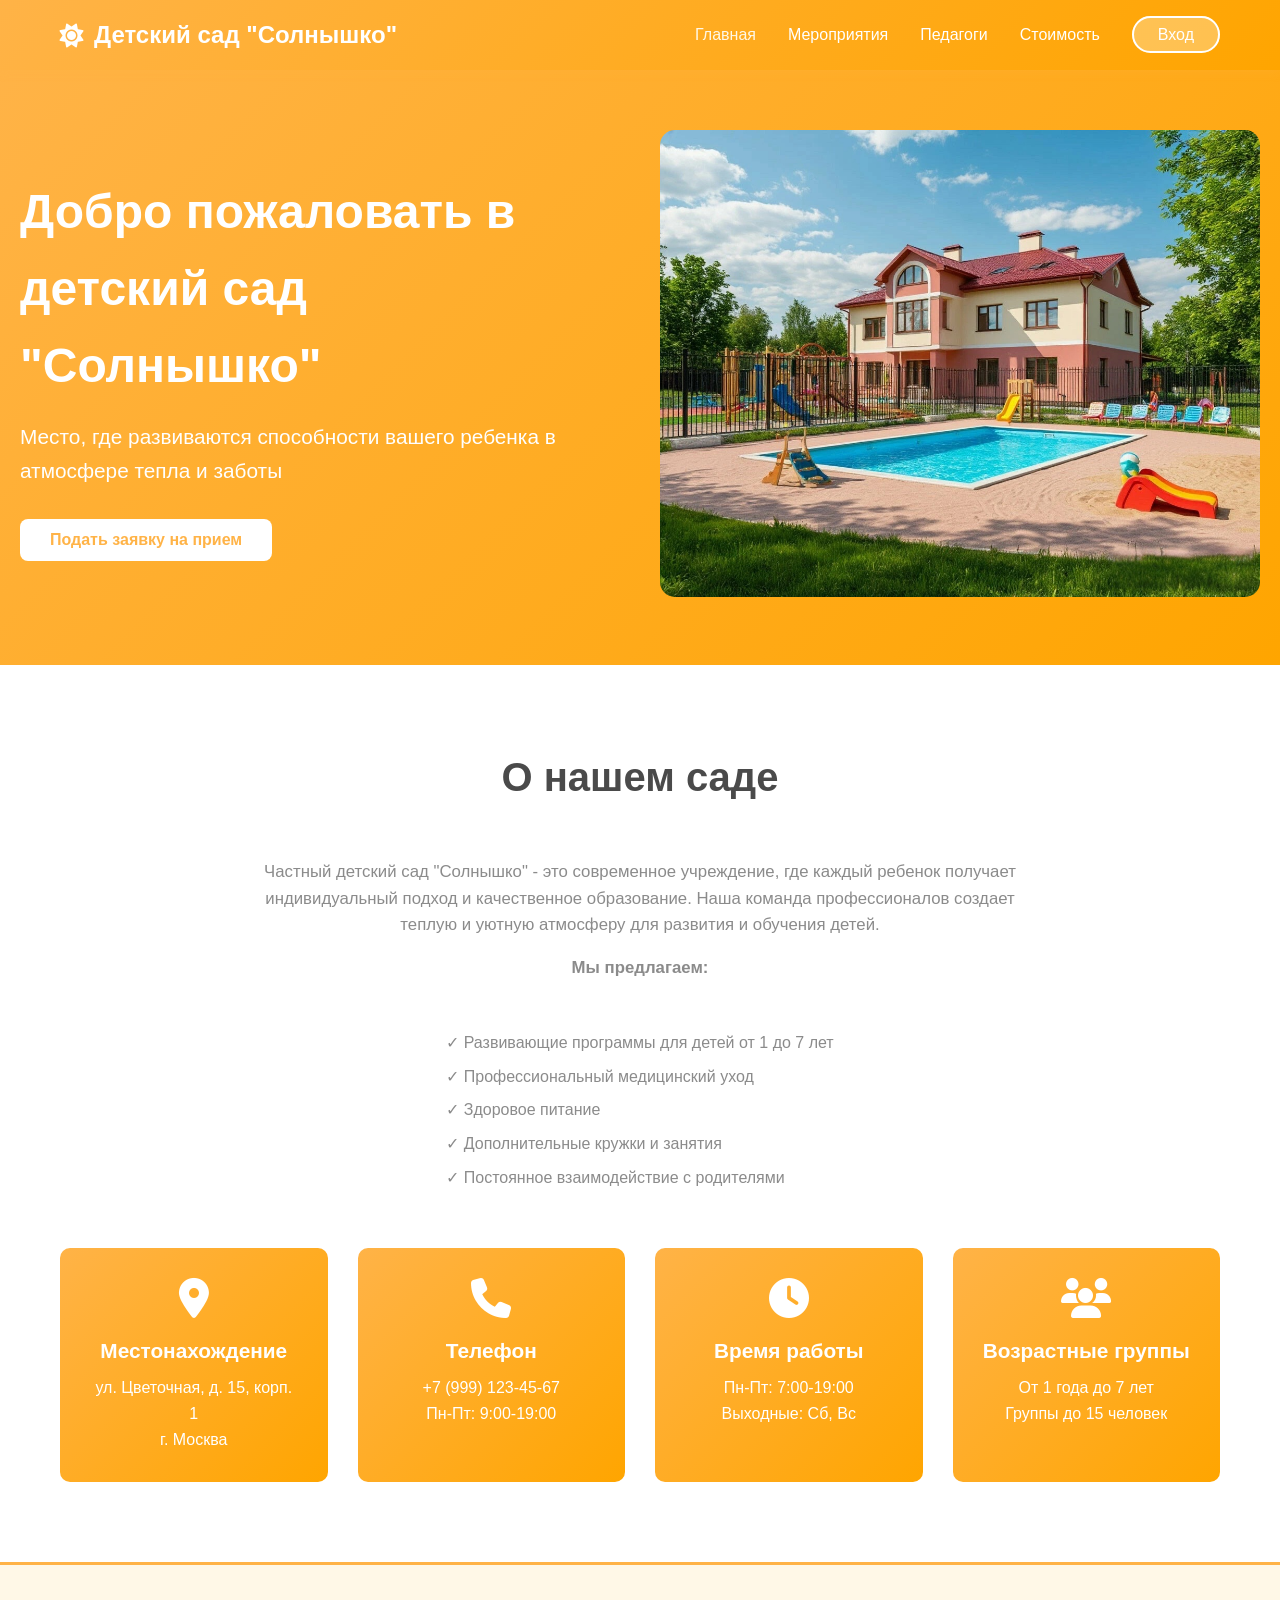
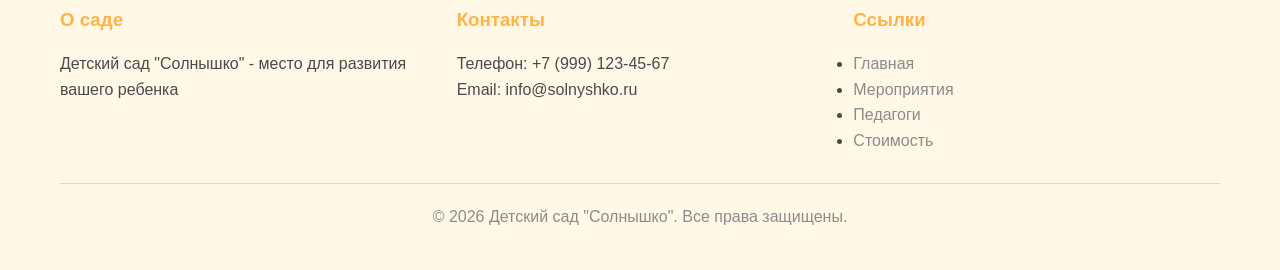
==== commit 60ec6f9f: "Восстановление проекта: все файлы на месте" ====
--- a/frontend/index.html
+++ b/frontend/index.html
@@ -38,7 +38,7 @@
             <button class="btn btn-primary" id="applyBtn">Подать заявку на прием</button>
         </div>
         <div class="hero-images">
-            <img src="https://via.placeholder.com/400x300?text=Детский+сад" alt="Детский сад">
+            <img src="./images/hero/hero_image.jpg" alt="Детский сад Солнышко">
         </div>
     </section>
 
